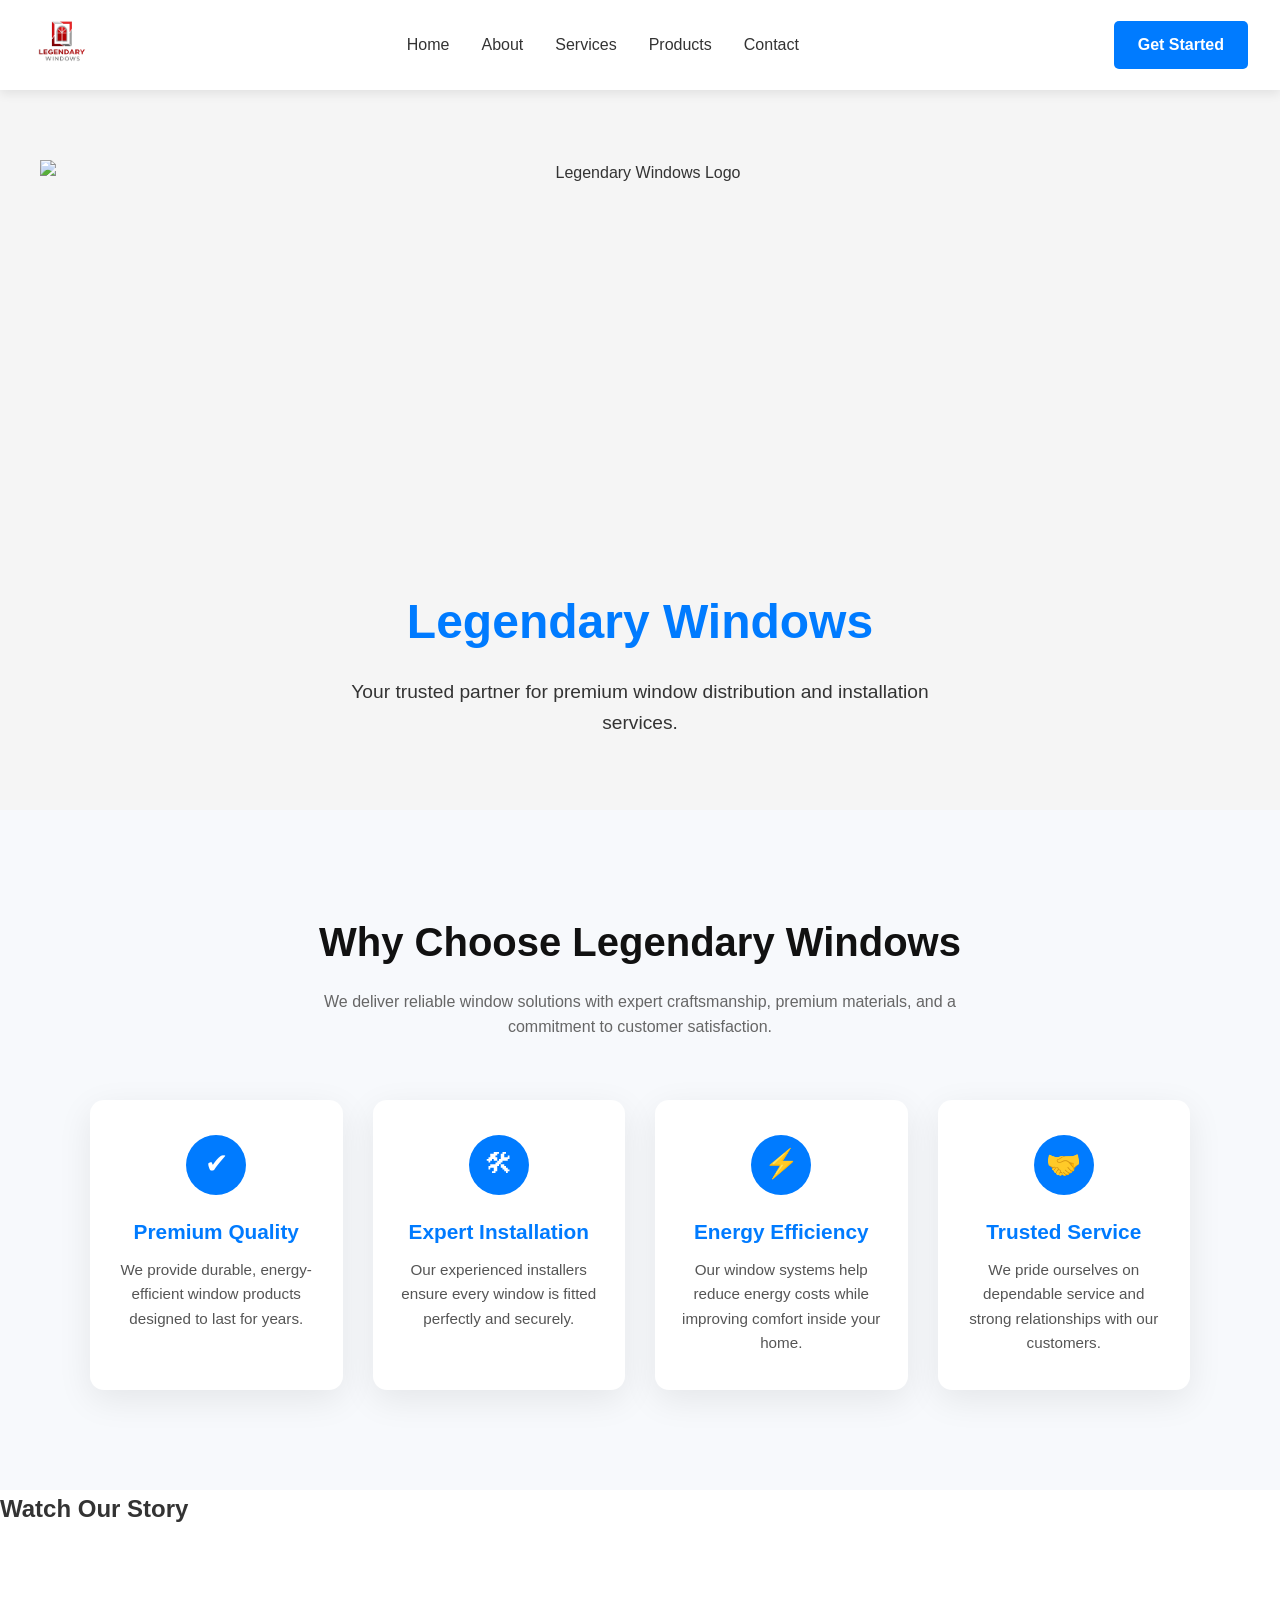
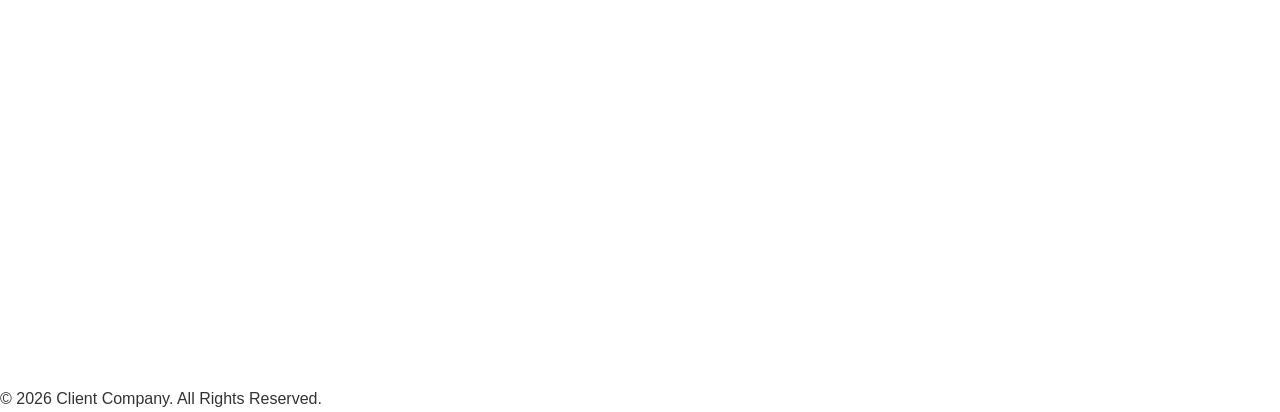
==== index.html @ 63092b0f "Initial commit" ====
<!DOCTYPE html>
<html lang="en">
<head>
    <meta charset="UTF-8">
    <meta name="viewport" content="width=device-width, initial-scale=1.0">
    <link rel="stylesheet" href="styles.css">
    <!DOCTYPE html>
<html lang="en">
<head>
    <meta charset="UTF-8">
    <meta name="viewport" content="width=device-width, initial-scale=1.0">
    <style>
      /* Reset & Base */
      * { margin: 0; padding: 0; box-sizing: border-box; }
      body { font-family: 'Inter', sans-serif; line-height: 1.6; color: #333; }
      a { text-decoration: none; color: inherit; }

      /* Navbar */
      header {
        position: sticky;
        top: 0;
        width: 100%;
        background: #fff;
        box-shadow: 0 4px 10px rgba(0,0,0,0.08);
        z-index: 1000;
        transition: all 0.3s ease;
      }

      .navbar {
        display: flex;
        justify-content: space-between;
        align-items: center;
        max-width: 1300px;
        margin: 0 auto;
        padding: 1rem 2rem;
      }

      /* Logo */
      .logo img { height: 50px; object-fit: contain; transition: transform 0.3s; }
      .logo img:hover { transform: scale(1.05); }

      /* Nav links centered */
      .nav-links-wrapper { flex: 1; display: flex; justify-content: center; }
      .nav-links { display: flex; gap: 2rem; }
      .nav-links a {
        font-weight: 500;
        color: #333;
        position: relative;
        transition: color 0.3s ease;
      }
      .nav-links a::after {
        content: "";
        display: block;
        height: 2px;
        width: 0;
        background: #007BFF;
        position: absolute;
        bottom: -4px;
        left: 0;
        transition: width 0.3s;
      }
      .nav-links a:hover::after { width: 100%; }
      .nav-links a:hover { color: #007BFF; }

      /* Call-to-action button */
      .cta-button {
        background: #007BFF;
        color: #fff;
        padding: 0.7rem 1.5rem;
        border-radius: 5px;
        font-weight: 600;
        transition: background 0.3s;
      }
      .cta-button:hover { background: #0056b3; }

      /* Hamburger Menu */
      .hamburger { display: none; flex-direction: column; justify-content: space-between; width: 25px; height: 20px; cursor: pointer; }
      .hamburger span { display: block; height: 3px; background: #007BFF; border-radius: 2px; transition: all 0.3s; }

      /* Hamburger animation */
      .hamburger.open span:nth-child(1) { transform: rotate(45deg) translate(5px, 5px); }
      .hamburger.open span:nth-child(2) { opacity: 0; }
      .hamburger.open span:nth-child(3) { transform: rotate(-45deg) translate(5px, -5px); }

      /* Mobile Nav */
      .nav-links-mobile {
        display: none;
        flex-direction: column;
        gap: 1rem;
        position: absolute;
        top: 80px;
        right: 2rem;
        background: #fff;
        padding: 1rem 2rem;
        border-radius: 8px;
        box-shadow: 0 5px 15px rgba(0,0,0,0.15);
      }
      .nav-links-mobile.active { display: flex; }
      .nav-links-mobile .mobile-cta {
        background: #007BFF;
        color: #fff;
        padding: 0.7rem 1.5rem;
        border-radius: 5px;
        font-weight: 600;
        margin-top: 1rem;
        text-align: center;
      }
      .nav-links-mobile .mobile-cta:hover { background: #0056b3; }

      /* Hero Section */
      .hero { display: flex; align-items: center; justify-content: center; height: 80vh; background: #f5f5f5; text-align: center; padding: 0 2rem; }
      .hero h1 { font-size: 3rem; margin-bottom: 1rem; }
      .hero p { font-size: 1.2rem; max-width: 600px; }

      /* Responsive Queries */
      @media (max-width: 1024px) { .nav-links { gap: 1.5rem; } }
      @media (max-width: 768px) {
        .nav-links-wrapper { display: none; }
        .cta-button { display: none; }
        .hamburger { display: flex; }
      }
      @media (max-width: 480px) {
        .hero h1 { font-size: 2rem; }
        .hero p { font-size: 1rem; }
      }
    </style>
</head>
  <header>
    <nav class="navbar">
      <a href="index.html" class="logo">
        <img id="navlogo" src="Document.png" alt="Logo">
      </a>

      <div class="nav-links-wrapper">
        <div class="nav-links">
          <a href="index.html">Home</a>
          <a href="about.html">About</a>
          <a href="services.html">Services</a>
          <a href="products.html">Products</a>
          <a href="contact.html">Contact</a>
        </div>
      </div>

      <a href="contact.html" class="cta-button">Get Started</a>

      <div class="hamburger" id="hamburger">
        <span></span>
        <span></span>
        <span></span>
      </div>

      <div class="nav-links-mobile" id="nav-mobile">
        <a href="index.html">Home</a>
        <a href="about.html">About</a>
        <a href="services.html">Services</a>
        <a href="products.html">Products</a>
        <a href="contact.html">Contact</a>
        <a href="contact.html" class="mobile-cta">Get Started</a>
      </div>
    </nav>
  </header>

  <!-- Hero Section -->
  <!-- Hero Section -->
<section class="hero" id="home">
  <div class="hero-container">
    <img id="heroimg" src="https://cdn.prod.website-files.com/58b04aa9c235b6cc0f562143/6760b925939714d45f28441b_6760b919b48e0c022d49e423_electronic-glass.jpeg" alt="Legendary Windows Logo" class="hero-logo">
    <h1>Legendary Windows</h1>
    <p>Your trusted partner for premium window distribution and installation services.</p>
  </div>
</section>
<section id="why-choose-us">

  <div class="why-header">
    <h2>Why Choose Legendary Windows</h2>
    <p>We deliver reliable window solutions with expert craftsmanship, premium materials, and a commitment to customer satisfaction.</p>
  </div>

  <div class="why-grid">

    <div class="why-card">
      <div class="icon">✔</div>
      <h3>Premium Quality</h3>
      <p>We provide durable, energy-efficient window products designed to last for years.</p>
    </div>

    <div class="why-card">
      <div class="icon">🛠</div>
      <h3>Expert Installation</h3>
      <p>Our experienced installers ensure every window is fitted perfectly and securely.</p>
    </div>

    <div class="why-card">
      <div class="icon">⚡</div>
      <h3>Energy Efficiency</h3>
      <p>Our window systems help reduce energy costs while improving comfort inside your home.</p>
    </div>

    <div class="why-card">
      <div class="icon">🤝</div>
      <h3>Trusted Service</h3>
      <p>We pride ourselves on dependable service and strong relationships with our customers.</p>
    </div>

  </div>

</section>
<section id="about-video">
  <h2>Watch Our Story</h2>
  <div class="video-container">
    <iframe 
      src="https://www.facebook.com/plugins/video.php?href=https://www.facebook.com/reel/3173332656180038/&show_text=0&width=800" 
      width="800" 
      height="450" 
      style="border:none;overflow:hidden" 
      scrolling="no" 
      frameborder="0" 
      allowfullscreen="true">
    </iframe>
  </div>
</section>
  <!-- Footer -->
  <footer>
    &copy; 2026 Client Company. All Rights Reserved.
  </footer>

  <!-- JS for Hamburger -->
  <script>
    const hamburger = document.getElementById('hamburger');
    const navMobile = document.getElementById('nav-mobile');

    hamburger.addEventListener('click', () => {
      navMobile.style.display = navMobile.style.display === 'flex' ? 'none' : 'flex';
    });

    // Close menu when link is clicked
    document.querySelectorAll('.nav-links-mobile a').forEach(link => {
      link.addEventListener('click', () => {
        navMobile.style.display = 'none';
      });
    });
  </script>

</body>
</html>
---- styles.css ----
/* Logo in H1 background */
/* Hero Section with logo filling the background */
/* Hero Section with proportional logo */
/* Hero Section with proportional logo */
/* Hero Section with properly scaled logo */
/* Hero Section */
/* Hero Section */
.hero {
  display: flex;
  align-items: center;
  justify-content: center;
  min-height: 80vh;
  padding: 2rem;
  background: linear-gradient(135deg, #e0f0ff, #ffffff); /* subtle professional gradient */
  text-align: center;
}

.hero-container {
  display: flex;
  flex-direction: column;
  align-items: center;
  max-width: 800px;
}

/* Logo */
.hero-logo {
  width: 180px; /* clear, professional size */
  height: auto;
  margin-bottom: 1.5rem;
}

/* Heading */
.hero h1 {
  font-size: 2.8rem;
  font-weight: 700;
  color: #007BFF;
  margin-bottom: 1rem;
}

/* Paragraph */
.hero p {
  font-size: 1.2rem;
  color: #333;
  max-width: 600px;
  line-height: 1.6;
}

/* Responsive */
@media (max-width: 768px) {
  .hero-logo { width: 140px; }
  .hero h1 { font-size: 2rem; }
  .hero p { font-size: 1rem; }
}

@media (max-width: 480px) {
  .hero-logo { width: 120px; }
  .hero h1 { font-size: 1.6rem; }
  .hero p { font-size: 0.9rem; }
}
#navlogo{
    width:60px;
}
/*about*/
/* ABOUT SECTION */

#about {
  padding: 80px 20px;
  background: #f8fafc;
  text-align: center;
}

#about h2 {
  font-size: 2.5rem;
  margin-bottom: 50px;
  color: #1a1a1a;
  font-weight: 700;
  letter-spacing: 0.5px;
}

/* CARD GRID */

.cards {
  display: grid;
  grid-template-columns: repeat(auto-fit, minmax(260px, 1fr));
  gap: 30px;
  max-width: 1100px;
  margin: auto;
}

/* INDIVIDUAL CARD */

.card {
  background: white;
  border-radius: 14px;
  overflow: hidden;
  box-shadow: 0 8px 30px rgba(0,0,0,0.08);
  transition: transform 0.35s ease, box-shadow 0.35s ease;
}

/* HOVER EFFECT */

.card:hover {
  transform: translateY(-8px);
  box-shadow: 0 18px 40px rgba(0,0,0,0.12);
}

/* IMAGE */

.card img {
  width: 100%;
  height: 180px;
  object-fit: cover;
}

/* TEXT CONTENT */

.card h3 {
  font-size: 1.4rem;
  margin: 18px 20px 10px;
  color: #0077cc;
}

.card p {
  font-size: 0.95rem;
  line-height: 1.6;
  color: #555;
  padding: 0 20px 25px;
}

/* MOBILE ADJUSTMENTS */

@media (max-width: 768px) {

  #about h2 {
    font-size: 2rem;
  }

  .card img {
    height: 160px;
  }

}
#heroimg{
    width:1200px;
    height:400px;
}
/*services*/
/* SERVICES SECTION */

#services{
padding:100px 20px;
background:linear-gradient(180deg,#ffffff,#f6f9fc);
text-align:center;
}

#services h2{
font-size:2.4rem;
font-weight:700;
margin-bottom:60px;
color:#111;
letter-spacing:.5px;
}

/* GRID */

#services .cards{
display:grid;
grid-template-columns:repeat(auto-fit,minmax(280px,1fr));
gap:35px;
max-width:1150px;
margin:auto;
}

/* CARD */

#services .card{
background:#fff;
border-radius:14px;
overflow:hidden;
box-shadow:0 15px 40px rgba(0,0,0,0.08);
transition:all .35s ease;
position:relative;
}

/* IMAGE */

#services .card img{
width:100%;
height:200px;
object-fit:cover;
transition:transform .4s ease;
}

/* TEXT */

#services .card h3{
font-size:1.35rem;
margin:20px 22px 10px;
color:#007BFF;
}

#services .card p{
font-size:.95rem;
line-height:1.6;
color:#555;
padding:0 22px 30px;
}

/* HOVER EFFECT */

#services .card:hover{
transform:translateY(-10px);
box-shadow:0 25px 50px rgba(0,0,0,0.12);
}

#services .card:hover img{
transform:scale(1.05);
}

/* ACCENT BAR */

#services .card::before{
content:"";
position:absolute;
top:0;
left:0;
height:4px;
width:100%;
background:linear-gradient(90deg,#007BFF,#4db5ff);
}

/* MOBILE */

@media (max-width:768px){

#services{
padding:80px 20px;
}

#services h2{
font-size:2rem;
}

#services .card img{
height:170px;
}

}

@media (max-width:480px){

#services .card{
border-radius:12px;
}

#services .card img{
height:160px;
}

}
#homeimg{
    width:500px;
    margin-left:50px;
}
/* WHY CHOOSE US */

#why-choose-us{
padding:100px 20px;
background:#f7f9fc;
text-align:center;
}

/* HEADER */

.why-header{
max-width:700px;
margin:auto;
margin-bottom:60px;
}

.why-header h2{
font-size:2.5rem;
font-weight:700;
color:#111;
margin-bottom:15px;
}

.why-header p{
color:#666;
font-size:1rem;
line-height:1.6;
}

/* GRID */

.why-grid{
display:grid;
grid-template-columns:repeat(auto-fit,minmax(240px,1fr));
gap:30px;
max-width:1100px;
margin:auto;
}

/* CARD */

.why-card{
background:white;
padding:35px 25px;
border-radius:14px;
box-shadow:0 10px 35px rgba(0,0,0,0.08);
transition:all .35s ease;
position:relative;
overflow:hidden;
}

/* HOVER EFFECT */

.why-card:hover{
transform:translateY(-10px);
box-shadow:0 20px 45px rgba(0,0,0,0.12);
}

/* ICON */

.icon{
font-size:28px;
background:#007BFF;
color:white;
width:60px;
height:60px;
border-radius:50%;
display:flex;
align-items:center;
justify-content:center;
margin:auto;
margin-bottom:20px;
}

/* TITLE */

.why-card h3{
font-size:1.3rem;
margin-bottom:10px;
color:#007BFF;
}

/* TEXT */

.why-card p{
font-size:.95rem;
color:#555;
line-height:1.6;
}

/* RESPONSIVE */

@media (max-width:768px){

#why-choose-us{
padding:80px 20px;
}

.why-header h2{
font-size:2rem;
}

.why-grid{
gap:25px;
}

}
/*Products*/
#products {
    padding: 80px 8px;
    background: #f8f8f8;
}

.products-header {
    text-align: center;
    margin-bottom: 60px;
}

.products-header h2 {
    font-size: 42px;
    margin-bottom: 10px;
}

.products-header p {
    color: #666;
    font-size: 18px;
}

.products-grid {
    display: block; /* stacked vertically */
    gap: 40px;
}

.product-card {
    background: white;
    border-radius: 14px;
    overflow: hidden;
    box-shadow: 0 10px 25px rgba(0,0,0,0.08);
    margin: 60px auto;
    max-width: 700px;
    transition: transform 0.8s ease, box-shadow 0.5s ease;
    position: relative; /* keep visible always */
}

.product-card.active {
    transform: translateY(-20px); /* subtle swipe effect */
    box-shadow: 0 18px 40px rgba(0,0,0,0.12);
}

.product-image img {
    width: 100%;
    max-height: 300px;
    object-fit: cover;
}

.product-info {
    padding: 25px;
    text-align: center;
}

.product-info h3 {
    font-size: 28px;
    margin-bottom: 12px;
}

.product-info p {
    color: #666;
    font-size: 16px;
}
/*Modern Windows*/
#modern-windows-breakout {
  padding: 100px 5%;
  background: #f8f8f8;
}

.breakout-header {
  text-align: center;
  margin-bottom: 80px;
}

.breakout-header h2 {
  font-size: 42px;
  font-weight: 700;
  color: #222;
}

.breakout-gallery {
  display: flex;
  flex-wrap: wrap;
  justify-content: center;
  gap: 50px;
  max-width: 1600px;
  margin: 0 auto;
}

.breakout-card {
  flex: 1 1 500px;
  max-width: 600px;
  transition: transform 0.4s ease, box-shadow 0.4s ease;
}

.breakout-card:hover {
  transform: translateY(-8px);
  box-shadow: 0 20px 45px rgba(0,0,0,0.18);
}

/* Window frame styling */
.window-frame {
  border: 6px solid #ccc;   /* frame around the image */
  border-radius: 12px;
  background: #fff;
  box-shadow: 0 12px 25px rgba(0,0,0,0.08);
  overflow: hidden;
}

.window-frame img {
  width: 100%;
  height: auto;
  display: block;
  object-fit: cover; /* fills the frame horizontally */
  border-radius: 6px; /* slightly inside the frame */
}

/* Responsive */
@media(max-width: 768px){
  .breakout-gallery {
    flex-direction: column;
    gap: 40px;
  }

  .breakout-card {
    max-width: 100%;
  }
}
/* Explore Details button */
.explore-button {
    display: inline-block;
    margin-top: 12px;
    padding: 10px 24px;
    background-color: #222;   /* default button color */
    color: #fff;
    font-size: 15px;
    font-weight: 600;
    text-decoration: none;
    border-radius: 6px;
    transition: all 0.3s ease;
}

.explore-button:hover {
    background-color: #f05a28;  /* hover color */
    color: #fff;
    transform: translateY(-2px); /* subtle lift effect */
    box-shadow: 0 6px 15px rgba(0,0,0,0.1);
}
#window3{

}
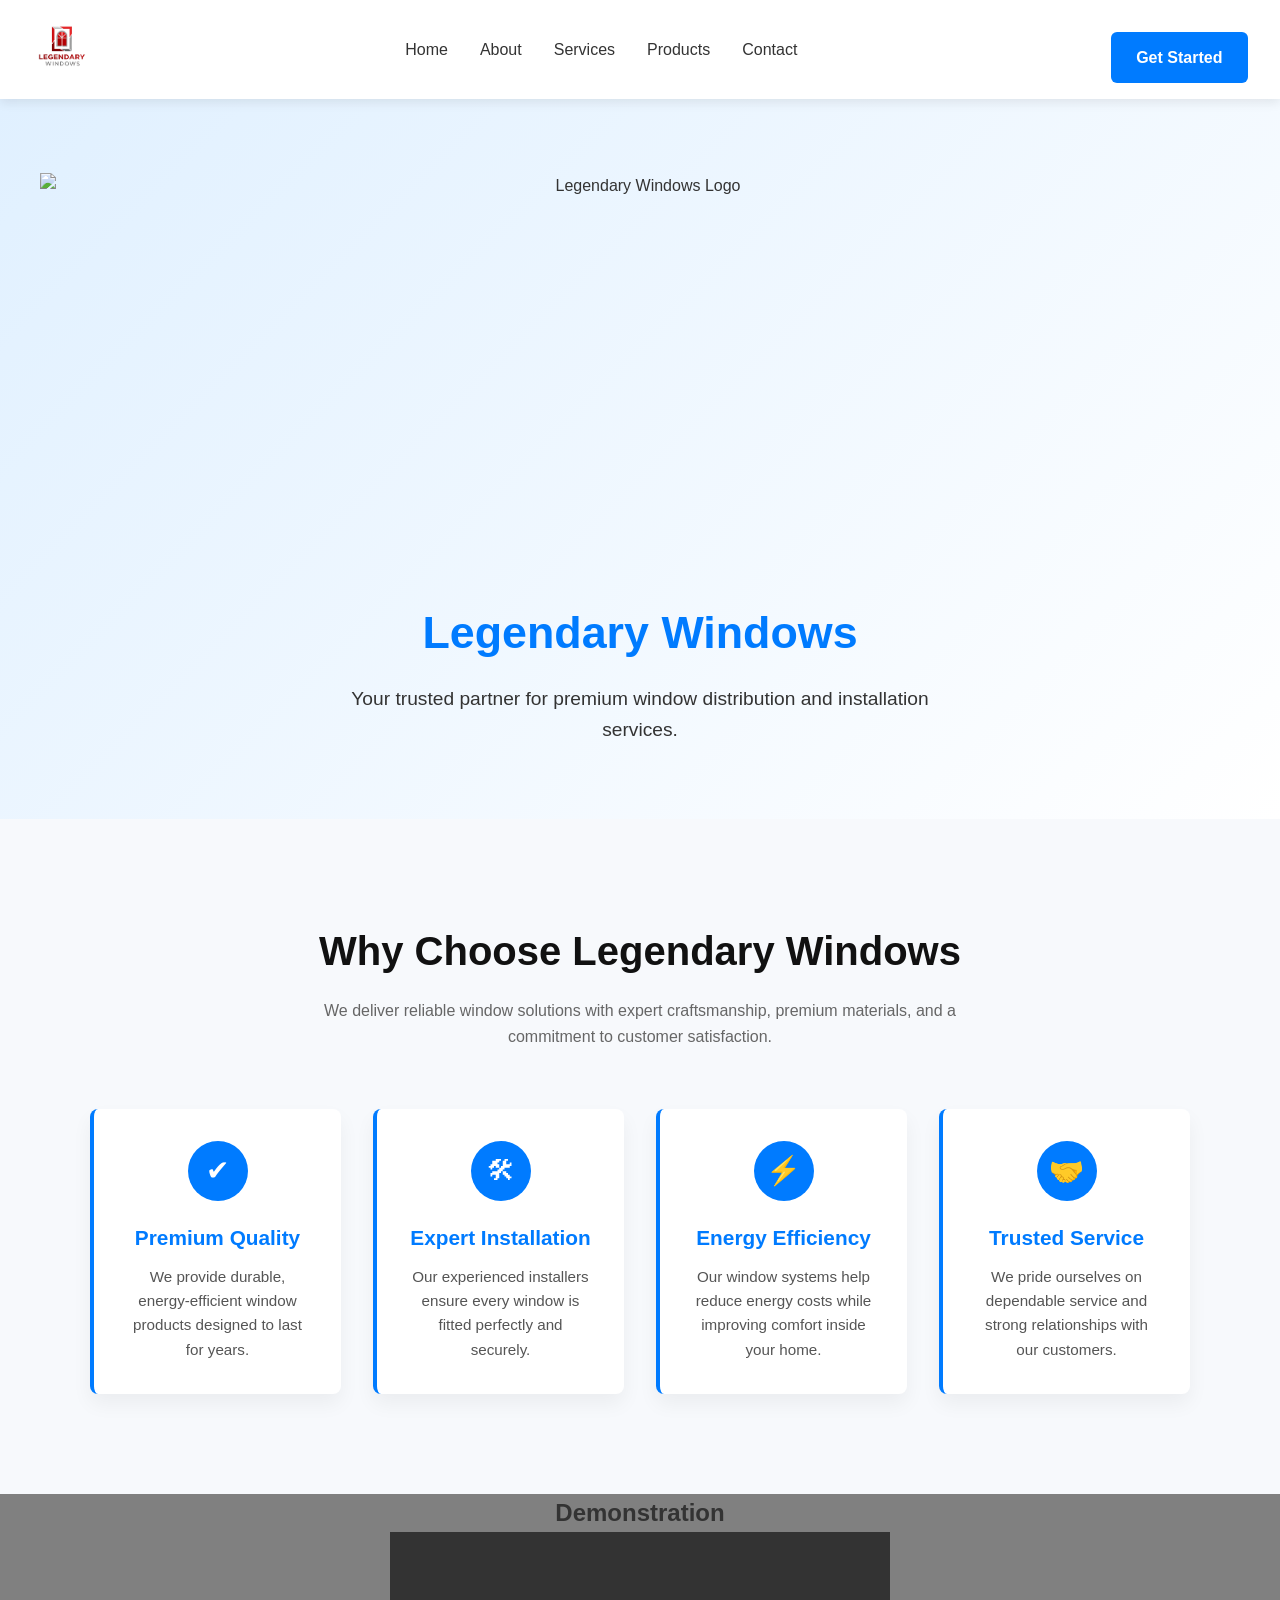
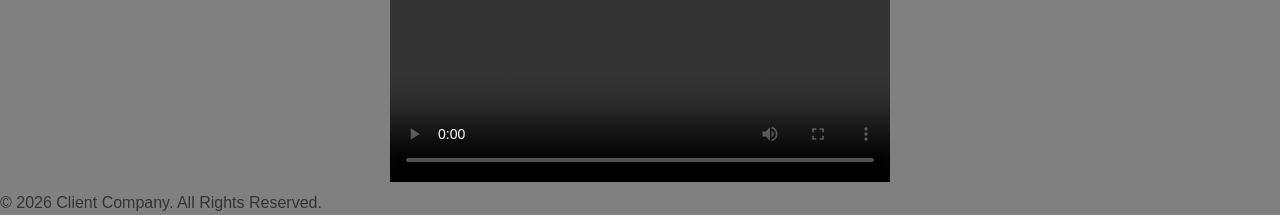
==== commit e4cd2490: "Mobile changes" ====
--- a/index.html
+++ b/index.html
@@ -1,129 +1,9 @@
 <!DOCTYPE html>
-<html lang="en">
 <head>
     <meta charset="UTF-8">
     <meta name="viewport" content="width=device-width, initial-scale=1.0">
     <link rel="stylesheet" href="styles.css">
-    <!DOCTYPE html>
-<html lang="en">
-<head>
-    <meta charset="UTF-8">
-    <meta name="viewport" content="width=device-width, initial-scale=1.0">
-    <style>
-      /* Reset & Base */
-      * { margin: 0; padding: 0; box-sizing: border-box; }
-      body { font-family: 'Inter', sans-serif; line-height: 1.6; color: #333; }
-      a { text-decoration: none; color: inherit; }
-
-      /* Navbar */
-      header {
-        position: sticky;
-        top: 0;
-        width: 100%;
-        background: #fff;
-        box-shadow: 0 4px 10px rgba(0,0,0,0.08);
-        z-index: 1000;
-        transition: all 0.3s ease;
-      }
-
-      .navbar {
-        display: flex;
-        justify-content: space-between;
-        align-items: center;
-        max-width: 1300px;
-        margin: 0 auto;
-        padding: 1rem 2rem;
-      }
-
-      /* Logo */
-      .logo img { height: 50px; object-fit: contain; transition: transform 0.3s; }
-      .logo img:hover { transform: scale(1.05); }
-
-      /* Nav links centered */
-      .nav-links-wrapper { flex: 1; display: flex; justify-content: center; }
-      .nav-links { display: flex; gap: 2rem; }
-      .nav-links a {
-        font-weight: 500;
-        color: #333;
-        position: relative;
-        transition: color 0.3s ease;
-      }
-      .nav-links a::after {
-        content: "";
-        display: block;
-        height: 2px;
-        width: 0;
-        background: #007BFF;
-        position: absolute;
-        bottom: -4px;
-        left: 0;
-        transition: width 0.3s;
-      }
-      .nav-links a:hover::after { width: 100%; }
-      .nav-links a:hover { color: #007BFF; }
-
-      /* Call-to-action button */
-      .cta-button {
-        background: #007BFF;
-        color: #fff;
-        padding: 0.7rem 1.5rem;
-        border-radius: 5px;
-        font-weight: 600;
-        transition: background 0.3s;
-      }
-      .cta-button:hover { background: #0056b3; }
-
-      /* Hamburger Menu */
-      .hamburger { display: none; flex-direction: column; justify-content: space-between; width: 25px; height: 20px; cursor: pointer; }
-      .hamburger span { display: block; height: 3px; background: #007BFF; border-radius: 2px; transition: all 0.3s; }
-
-      /* Hamburger animation */
-      .hamburger.open span:nth-child(1) { transform: rotate(45deg) translate(5px, 5px); }
-      .hamburger.open span:nth-child(2) { opacity: 0; }
-      .hamburger.open span:nth-child(3) { transform: rotate(-45deg) translate(5px, -5px); }
-
-      /* Mobile Nav */
-      .nav-links-mobile {
-        display: none;
-        flex-direction: column;
-        gap: 1rem;
-        position: absolute;
-        top: 80px;
-        right: 2rem;
-        background: #fff;
-        padding: 1rem 2rem;
-        border-radius: 8px;
-        box-shadow: 0 5px 15px rgba(0,0,0,0.15);
-      }
-      .nav-links-mobile.active { display: flex; }
-      .nav-links-mobile .mobile-cta {
-        background: #007BFF;
-        color: #fff;
-        padding: 0.7rem 1.5rem;
-        border-radius: 5px;
-        font-weight: 600;
-        margin-top: 1rem;
-        text-align: center;
-      }
-      .nav-links-mobile .mobile-cta:hover { background: #0056b3; }
-
-      /* Hero Section */
-      .hero { display: flex; align-items: center; justify-content: center; height: 80vh; background: #f5f5f5; text-align: center; padding: 0 2rem; }
-      .hero h1 { font-size: 3rem; margin-bottom: 1rem; }
-      .hero p { font-size: 1.2rem; max-width: 600px; }
-
-      /* Responsive Queries */
-      @media (max-width: 1024px) { .nav-links { gap: 1.5rem; } }
-      @media (max-width: 768px) {
-        .nav-links-wrapper { display: none; }
-        .cta-button { display: none; }
-        .hamburger { display: flex; }
-      }
-      @media (max-width: 480px) {
-        .hero h1 { font-size: 2rem; }
-        .hero p { font-size: 1rem; }
-      }
-    </style>
+    
 </head>
   <header>
     <nav class="navbar">
@@ -206,17 +86,13 @@
 
 </section>
 <section id="about-video">
-  <h2>Watch Our Story</h2>
-  <div class="video-container">
-    <iframe 
-      src="https://www.facebook.com/plugins/video.php?href=https://www.facebook.com/reel/3173332656180038/&show_text=0&width=800" 
-      width="800" 
-      height="450" 
-      style="border:none;overflow:hidden" 
-      scrolling="no" 
-      frameborder="0" 
-      allowfullscreen="true">
-    </iframe>
+  <h2>Demonstration</h2>
+  <div id="video-box">
+    <!-- Just the video tag. No JS needed for it to load now! -->
+    <video id="myPlayer" controls width="500">
+      <source src="Video.mp4.mov" type="video/mp4">
+      Your browser does not support the video tag.
+    </video>
   </div>
 </section>
   <!-- Footer -->
--- a/styles.css
+++ b/styles.css
@@ -1,10 +1,129 @@
-/* Logo in H1 background */
-/* Hero Section with logo filling the background */
-/* Hero Section with proportional logo */
-/* Hero Section with proportional logo */
-/* Hero Section with properly scaled logo */
-/* Hero Section */
-/* Hero Section */
+/* Reset & Base */
+      * { margin: 0; padding: 0; box-sizing: border-box; }
+      body { font-family: 'Inter', sans-serif; line-height: 1.6; color: #333; }
+      a { text-decoration: none; color: inherit; }
+
+      /* Navbar */
+      header {
+        position: sticky;
+        top: 0;
+        width: 100%;
+        background: #fff;
+        box-shadow: 0 4px 10px rgba(0,0,0,0.08);
+        z-index: 1000;
+        transition: all 0.3s ease;
+      }
+
+      .navbar {
+        display: flex;
+        justify-content: space-between;
+        align-items: center;
+        max-width: 1300px;
+        margin: 0 auto;
+        padding: 1rem 2rem;
+      }
+
+      /* Logo */
+      .logo img { height: 50px; object-fit: contain; transition: transform 0.3s; }
+      .logo img:hover { transform: scale(1.05); }
+
+      /* Nav links centered */
+      .nav-links-wrapper { flex: 1; display: flex; justify-content: center; }
+      .nav-links { display: flex; gap: 2rem; }
+      .nav-links a {
+        font-weight: 500;
+        color: #333;
+        position: relative;
+        transition: color 0.3s ease;
+      }
+      .nav-links a::after {
+        content: "";
+        display: block;
+        height: 2px;
+        width: 0;
+        background: #007BFF;
+        position: absolute;
+        bottom: -4px;
+        left: 0;
+        transition: width 0.3s;
+      }
+      .nav-links a:hover::after { width: 100%; }
+      .nav-links a:hover { color: #007BFF; }
+
+      /* Call-to-action button */
+      .cta-button {
+        background: #007BFF;
+        color: #fff;
+        padding: 0.7rem 1.5rem;
+        border-radius: 5px;
+        font-weight: 600;
+        transition: background 0.3s;
+      }
+      .cta-button:hover { background: #0056b3; }
+
+      /* Hamburger Menu */
+      .hamburger { display: none; flex-direction: column; justify-content: space-between; width: 25px; height: 20px; cursor: pointer; }
+      .hamburger span { display: block; height: 3px; background: #007BFF; border-radius: 2px; transition: all 0.3s; }
+
+      /* Hamburger animation */
+      .hamburger.open span:nth-child(1) { transform: rotate(45deg) translate(5px, 5px); }
+      .hamburger.open span:nth-child(2) { opacity: 0; }
+      .hamburger.open span:nth-child(3) { transform: rotate(-45deg) translate(5px, -5px); }
+
+      /* Mobile Nav */
+      .nav-links-mobile {
+        display: none;
+        flex-direction: column;
+        gap: 1rem;
+        position: absolute;
+        top: 80px;
+        right: 2rem;
+        background: #fff;
+        padding: 1rem 2rem;
+        border-radius: 8px;
+        box-shadow: 0 5px 15px rgba(0,0,0,0.15);
+      }
+      .nav-links-mobile.active { display: flex; }
+      .nav-links-mobile .mobile-cta {
+        background: #007BFF;
+        color: #fff;
+        padding: 0.7rem 1.5rem;
+        border-radius: 5px;
+        font-weight: 600;
+        margin-top: 1rem;
+        text-align: center;
+      }
+      .nav-links-mobile .mobile-cta:hover { background: #0056b3; }
+
+      /* Hero Section */
+      .hero { display: flex; align-items: center; justify-content: center; height: 80vh; background: #f5f5f5; text-align: center; padding: 0 2rem; }
+      .hero h1 { font-size: 3rem; margin-bottom: 1rem; }
+      .hero p { font-size: 1.2rem; max-width: 600px; }
+
+      /* Responsive Queries */
+      @media (max-width: 1024px) { .nav-links { gap: 1.5rem; } }
+      @media (max-width: 768px) {
+        .nav-links-wrapper { display: none; }
+        .cta-button { display: none; }
+        .hamburger { display: flex; }
+      }
+      @media (max-width: 480px) {
+        .hero h1 { font-size: 2rem; }
+        .hero p { font-size: 1rem; }
+      }
+#aboutstory{
+    color:red;
+}
+#myplayer{
+    width:100%;
+}
+html, body{
+overflow-x:hidden;
+width:100%;
+}
+body{
+    background-color:grey;
+}
 .hero {
   display: flex;
   align-items: center;
@@ -146,118 +265,193 @@
 }
 /*services*/
 /* SERVICES SECTION */
-
-#services{
-padding:100px 20px;
-background:linear-gradient(180deg,#ffffff,#f6f9fc);
-text-align:center;
-}
-
-#services h2{
-font-size:2.4rem;
-font-weight:700;
-margin-bottom:60px;
-color:#111;
-letter-spacing:.5px;
-}
-
-/* GRID */
-
-#services .cards{
-display:grid;
-grid-template-columns:repeat(auto-fit,minmax(280px,1fr));
-gap:35px;
-max-width:1150px;
-margin:auto;
-}
-
-/* CARD */
-
-#services .card{
-background:#fff;
-border-radius:14px;
-overflow:hidden;
-box-shadow:0 15px 40px rgba(0,0,0,0.08);
-transition:all .35s ease;
-position:relative;
-}
-
-/* IMAGE */
-
-#services .card img{
+/* HERO */
+
+.services-hero{
+height:60vh;
+display:flex;
+align-items:center;
+justify-content:center;
+text-align:center;
+background:linear-gradient(rgba(0,0,0,0.5),rgba(0,0,0,0.5)),
+url("https://via.placeholder.com/1600x900");
+background-size:cover;
+color:white;
+padding:2rem;
+}
+.services-hero h1{
+font-size:3rem;
+margin-bottom:1rem;
+}
+
+
+/* SECTION TITLE */
+
+.section-title{
+text-align:center;
+font-size:2rem;
+margin-bottom:3rem;
+}
+
+
+/* SERVICES GRID */
+
+.services-overview{
+padding:6rem 2rem;
+}
+
+.services-grid{
+max-width:1100px;
+margin:auto;
+display:grid;
+grid-template-columns:repeat(auto-fit,minmax(250px,1fr));
+gap:2rem;
+}
+
+.service-card{
+background:white;
+padding:2rem;
+border-radius:10px;
+text-align:center;
+box-shadow:0 10px 25px rgba(0,0,0,0.08);
+transition:0.3s;
+}
+
+.service-card:hover{
+transform:translateY(-6px);
+}
+
+.service-icon{
+font-size:2rem;
+margin-bottom:1rem;
+}
+
+
+/* SERVICE HIGHLIGHT */
+
+.service-highlight{
+padding:6rem 2rem;
+background:#f7f7f7;
+}
+
+.highlight-container{
+max-width:1200px;
+margin:auto;
+display:grid;
+grid-template-columns:1fr 1fr;
+gap:4rem;
+align-items:center;
+}
+
+.highlight-image img{
 width:100%;
-height:200px;
-object-fit:cover;
-transition:transform .4s ease;
-}
-
-/* TEXT */
-
-#services .card h3{
-font-size:1.35rem;
-margin:20px 22px 10px;
-color:#007BFF;
-}
-
-#services .card p{
-font-size:.95rem;
-line-height:1.6;
-color:#555;
-padding:0 22px 30px;
-}
-
-/* HOVER EFFECT */
-
-#services .card:hover{
-transform:translateY(-10px);
-box-shadow:0 25px 50px rgba(0,0,0,0.12);
-}
-
-#services .card:hover img{
-transform:scale(1.05);
-}
-
-/* ACCENT BAR */
-
-#services .card::before{
-content:"";
-position:absolute;
-top:0;
-left:0;
-height:4px;
-width:100%;
-background:linear-gradient(90deg,#007BFF,#4db5ff);
-}
-
-/* MOBILE */
-
-@media (max-width:768px){
-
-#services{
-padding:80px 20px;
-}
-
-#services h2{
-font-size:2rem;
-}
-
-#services .card img{
-height:170px;
-}
-
-}
-
-@media (max-width:480px){
-
-#services .card{
-border-radius:12px;
-}
-
-#services .card img{
-height:160px;
-}
-
-}
+border-radius:10px;
+}
+
+
+/* ADDONS */
+
+.addons-section{
+padding:6rem 2rem;
+}
+
+.addons-grid{
+max-width:1100px;
+margin:auto;
+display:grid;
+grid-template-columns:repeat(auto-fit,minmax(250px,1fr));
+gap:2rem;
+}
+
+.addon-card{
+padding:2rem;
+border-left:4px solid #007BFF;
+background:white;
+box-shadow:0 10px 20px rgba(0,0,0,0.05);
+border-radius:8px;
+}
+
+
+/* PROCESS */
+
+.service-process{
+padding:6rem 2rem;
+background:#f9f9f9;
+}
+
+.process-grid{
+max-width:1100px;
+margin:auto;
+display:grid;
+grid-template-columns:repeat(auto-fit,minmax(200px,1fr));
+gap:2rem;
+}
+
+.process-step{
+text-align:center;
+padding:2rem;
+background:white;
+border-radius:10px;
+box-shadow:0 10px 20px rgba(0,0,0,0.05);
+}
+
+.step-number{
+width:40px;
+height:40px;
+background:#007BFF;
+color:white;
+border-radius:50%;
+display:flex;
+align-items:center;
+justify-content:center;
+margin:auto;
+margin-bottom:1rem;
+}
+
+
+/* WHY */
+
+.why-services{
+padding:6rem 2rem;
+}
+
+.why-grid{
+max-width:1100px;
+margin:auto;
+display:grid;
+grid-template-columns:repeat(auto-fit,minmax(250px,1fr));
+gap:2rem;
+}
+
+.why-card{
+background:white;
+padding:2rem;
+box-shadow:0 10px 20px rgba(0,0,0,0.05);
+border-radius:8px;
+}
+
+
+/* CTA */
+
+.services-cta{
+background:#111;
+color:white;
+text-align:center;
+padding:6rem 2rem;
+}
+
+.cta-btn{
+display:inline-block;
+margin-top:1rem;
+background:#007BFF;
+color:white;
+padding:0.8rem 1.6rem;
+border-radius:6px;
+text-decoration:none;
+font-weight:bold;
+}
+
+
 #homeimg{
     width:500px;
     margin-left:50px;
@@ -516,6 +710,441 @@
     transform: translateY(-2px); /* subtle lift effect */
     box-shadow: 0 6px 15px rgba(0,0,0,0.1);
 }
-#window3{
+#about-video{
+    text-align:center;
+}
+/* HERO */
+
+.about-hero{
+height:60vh;
+display:flex;
+align-items:center;
+justify-content:center;
+text-align:center;
+background:linear-gradient(rgba(0,0,0,0.4),rgba(0,0,0,0.4)),
+url("https://via.placeholder.com/1600x900");
+background-size:cover;
+color:white;
+padding:2rem;
+}
+
+.hero-overlay h1{
+font-size:3rem;
+margin-bottom:1rem;
+}
+
+.hero-overlay p{
+font-size:1.2rem;
+max-width:600px;
+margin:auto;
+}
+
+
+/* STORY */
+
+.company-story{
+padding:6rem 2rem;
+}
+
+.story-container{
+max-width:1200px;
+margin:auto;
+display:grid;
+grid-template-columns:1fr 1fr;
+gap:4rem;
+align-items:center;
+}
+
+.story-text h2{
+font-size:2.2rem;
+margin-bottom:1rem;
+color:#007BFF;
+}
+
+.story-image img{
+width:100%;
+border-radius:10px;
+}
+
+
+/* SECTION TITLES */
+
+.section-title{
+text-align:center;
+font-size:2rem;
+margin-bottom:3rem;
+color:#333;
+}
+
+
+/* MISSION */
+
+.mission-section{
+padding:5rem 2rem;
+background:#f7f7f7;
+}
+
+.mission-grid{
+display:grid;
+grid-template-columns:repeat(auto-fit,minmax(250px,1fr));
+gap:2rem;
+max-width:1100px;
+margin:auto;
+}
+
+.mission-card{
+background:white;
+padding:2rem;
+border-radius:10px;
+text-align:center;
+box-shadow:0 10px 25px rgba(0,0,0,0.08);
+transition:0.3s;
+}
+
+.mission-card:hover{
+transform:translateY(-6px);
+}
+
+.mission-icon{
+font-size:2rem;
+margin-bottom:1rem;
+}
+
+
+/* WHY CHOOSE US */
+
+.why-section{
+padding:6rem 2rem;
+}
+
+.why-grid{
+display:grid;
+grid-template-columns:repeat(auto-fit,minmax(250px,1fr));
+gap:2rem;
+max-width:1100px;
+margin:auto;
+}
+
+.why-card{
+padding:2rem;
+background:#fff;
+border-left:4px solid #007BFF;
+box-shadow:0 10px 20px rgba(0,0,0,0.05);
+border-radius:8px;
+}
+
+
+/* STATS */
+
+.stats-section{
+background:#007BFF;
+color:white;
+padding:4rem 2rem;
+}
+
+.stats-grid{
+display:grid;
+grid-template-columns:repeat(auto-fit,minmax(200px,1fr));
+max-width:1000px;
+margin:auto;
+text-align:center;
+}
+
+.stat h2{
+font-size:2.5rem;
+}
+
+
+/* PROCESS */
+
+.process-section{
+padding:6rem 2rem;
+background:#f9f9f9;
+}
+
+.process-grid{
+display:grid;
+grid-template-columns:repeat(auto-fit,minmax(200px,1fr));
+gap:2rem;
+max-width:1100px;
+margin:auto;
+}
+
+.process-step{
+text-align:center;
+background:white;
+padding:2rem;
+border-radius:10px;
+box-shadow:0 10px 20px rgba(0,0,0,0.06);
+}
+
+.step-number{
+width:40px;
+height:40px;
+background:#007BFF;
+color:white;
+border-radius:50%;
+display:flex;
+align-items:center;
+justify-content:center;
+margin:auto;
+margin-bottom:1rem;
+}
+
+
+/* CTA */
+
+.cta-section{
+padding:6rem 2rem;
+text-align:center;
+background:#111;
+color:white;
+}
+
+.cta-button{
+display:inline-block;
+margin-top:1rem;
+background:#007BFF;
+color:white;
+padding:0.8rem 1.6rem;
+border-radius:6px;
+text-decoration:none;
+font-weight:bold;
+}
+
+
+/* FOOTER */
+
+.footer{
+background:#222;
+color:white;
+text-align:center;
+padding:2rem;
+}
+/* HERO */
+
+.contact-hero{
+height:50vh;
+display:flex;
+align-items:center;
+justify-content:center;
+text-align:center;
+background:linear-gradient(rgba(0,0,0,0.5),rgba(0,0,0,0.5)),
+url("https://via.placeholder.com/1600x900");
+background-size:cover;
+color:white;
+padding:2rem;
+}
+
+.contact-hero h1{
+font-size:3rem;
+margin-bottom:1rem;
+}
+
+
+/* SECTION TITLE */
+
+.section-title{
+text-align:center;
+font-size:2rem;
+margin-bottom:3rem;
+}
+
+
+/* CONTACT INFO */
+
+.contact-info{
+padding:5rem 2rem;
+}
+
+.contact-grid{
+max-width:1000px;
+margin:auto;
+display:grid;
+grid-template-columns:repeat(auto-fit,minmax(250px,1fr));
+gap:2rem;
+}
+
+.contact-card{
+background:white;
+padding:2rem;
+text-align:center;
+border-radius:10px;
+box-shadow:0 10px 25px rgba(0,0,0,0.08);
+}
+
+.contact-icon{
+font-size:2rem;
+margin-bottom:1rem;
+}
+
+
+/* CONTACT SECTION */
+
+.contact-section{
+padding:6rem 2rem;
+background:#f7f7f7;
+}
+
+.contact-container{
+max-width:1100px;
+margin:auto;
+display:grid;
+grid-template-columns:1fr 1fr;
+gap:3rem;
+}
+
+.contact-form-box{
+background:white;
+padding:2rem;
+border-radius:10px;
+box-shadow:0 10px 25px rgba(0,0,0,0.08);
+}
+
+.contact-form-box input,
+.contact-form-box select,
+.contact-form-box textarea{
+width:100%;
+padding:0.8rem;
+margin-bottom:1rem;
+border:1px solid #ddd;
+border-radius:5px;
+}
+
+.contact-form-box button{
+background:#007BFF;
+color:white;
+border:none;
+padding:0.8rem 1.4rem;
+border-radius:5px;
+cursor:pointer;
+}
+
+
+/* DETAILS */
+
+.contact-details ul{
+padding-left:1rem;
+}
+
+.contact-details li{
+margin-bottom:0.5rem;
+}
+
+
+/* MAP */
+
+.map-section{
+padding:6rem 2rem;
+}
+
+.map-container iframe{
+width:100%;
+height:400px;
+border:none;
+border-radius:10px;
+}
+
+
+/* FAQ */
+
+.contact-faq{
+padding:6rem 2rem;
+background:#f9f9f9;
+}
+
+.faq-grid{
+max-width:1100px;
+margin:auto;
+display:grid;
+grid-template-columns:repeat(auto-fit,minmax(250px,1fr));
+gap:2rem;
+}
+
+.faq-item{
+background:white;
+padding:2rem;
+border-radius:10px;
+box-shadow:0 10px 20px rgba(0,0,0,0.05);
+}
+
+
+/* CTA */
+
+.contact-cta{
+background:#111;
+color:white;
+text-align:center;
+padding:6rem 2rem;
+}
+
+.cta-btn{
+display:inline-block;
+margin-top:1rem;
+background:#007BFF;
+color:white;
+padding:0.8rem 1.6rem;
+border-radius:6px;
+text-decoration:none;
+font-weight:bold;
+}
+/* SERVICES PAGE MOBILE */
+
+@media (max-width:768px){
+
+.services-hero{
+padding:60px 20px;
+text-align:center;
+}
+
+.services-hero h1{
+font-size:28px;
+}
+
+.services-hero p{
+font-size:15px;
+}
+
+.services-grid{
+grid-template-columns:1fr;
+gap:20px;
+}
+
+.highlight-container{
+flex-direction:column;
+}
+
+.highlight-image img{
+width:100%;
+border-radius:10px;
+}
+
+.highlight-text{
+padding-top:20px;
+}
+
+.addons-grid{
+grid-template-columns:1fr;
+gap:20px;
+}
+
+.process-grid{
+grid-template-columns:1fr;
+gap:25px;
+}
+
+.why-grid{
+grid-template-columns:1fr;
+gap:20px;
+}
+
+.services-cta{
+padding:60px 20px;
+text-align:center;
+}
+
+.services-cta h2{
+font-size:26px;
+}
 
 }
